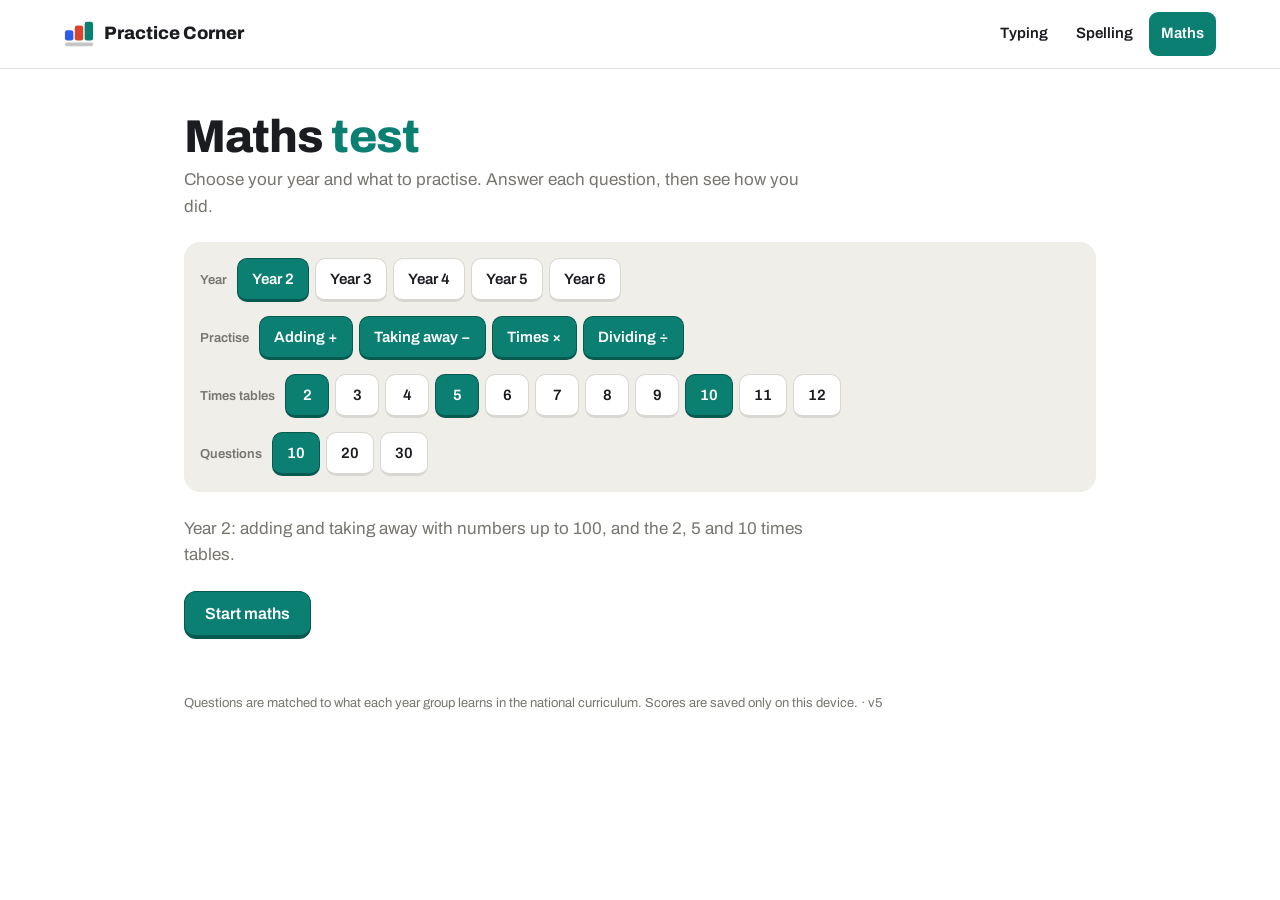
==== maths.html @ 226f53ea "Adding in Spelling, Maths, and a Start Screen Building out a learning area for kids." ====
<!DOCTYPE html>
<html lang="en-GB">
<head>
<meta charset="utf-8">
<meta name="viewport" content="width=device-width, initial-scale=1">
<meta http-equiv="Content-Security-Policy" content="default-src 'self'; script-src 'self' 'unsafe-inline'; style-src 'self' 'unsafe-inline'; font-src 'self'; img-src 'self' data:; connect-src 'none'; form-action 'none'">
<meta name="referrer" content="strict-origin-when-cross-origin">
<title>Maths Test · Practice Corner</title>
<meta name="description" content="Maths practice for UK Years 2 to 6: addition, subtraction, times tables and division, matched to each year group.">
<meta name="theme-color" content="#0b7f72">
<link rel="icon" href="favicon.svg" type="image/svg+xml">
<link rel="stylesheet" href="assets/common.css">
<style>
.bar{display:flex;flex-wrap:wrap;align-items:center;justify-content:space-between;gap:8px 16px;margin-bottom:10px;font-weight:600}
.bar .score{color:var(--acc)}
.stage{background:var(--cap);border-radius:20px;padding:clamp(18px,4vw,36px);margin-top:14px;display:grid;grid-template-columns:minmax(0,1fr) minmax(0,300px);gap:clamp(18px,4vw,40px);align-items:center}
.q{font:800 clamp(40px,8vw,76px)/1.1 Archivo,sans-serif;letter-spacing:-.01em;white-space:nowrap;overflow-wrap:normal}
.q .op{color:var(--acc);padding:0 .12em}
.ansrow{display:flex;align-items:center;gap:12px;margin-top:18px}
#ans{font:800 clamp(34px,6vw,56px) Archivo,sans-serif;width:100%;max-width:340px;min-height:76px;padding:4px 16px;border-radius:14px;border:3px solid var(--cap2);background:var(--bg);color:var(--ink);text-align:center}
#ans:focus{border-color:var(--acc);outline:none}
.fb{min-height:40px;margin-top:12px;font:800 24px/1.3 Archivo,sans-serif}
.fb.ok{color:var(--good)}.fb.no{color:var(--bad)}
.stage.right #ans{border-color:var(--good);background:color-mix(in srgb,var(--good) 14%,var(--bg))}
.stage.wrong #ans{border-color:var(--bad);background:color-mix(in srgb,var(--bad) 12%,var(--bg))}
.pad{display:grid;grid-template-columns:repeat(3,minmax(0,1fr));gap:8px}
.pad button{font:800 26px Archivo,sans-serif;min-height:60px;border-radius:12px;border:1px solid var(--cap2);border-bottom-width:4px;background:var(--bg);color:var(--ink);cursor:pointer;touch-action:manipulation}
.pad button:active{transform:translateY(2px);border-bottom-width:2px}
.pad .go{background:var(--acc);color:#fff;border-color:color-mix(in srgb,var(--acc) 70%,#000);font-size:19px}
.pad .del{font-size:19px}
.rows{display:grid;gap:10px}
.r{display:grid;grid-template-columns:130px minmax(0,1fr) 70px;align-items:center;gap:12px;font-weight:600}
.r .track{height:14px;border-radius:7px;background:var(--cap);overflow:hidden}
.r .track i{display:block;height:100%;background:var(--acc)}
.r span:last-child{text-align:right;font-family:'JetBrains Mono',monospace;white-space:nowrap}
@media(max-width:700px){.stage{grid-template-columns:minmax(0,1fr)}.q,.ansrow{text-align:center;justify-content:center}.r{grid-template-columns:100px minmax(0,1fr) 60px}}
</style>
</head>
<body data-sec="maths">
<header class="site-head">
  <a class="brand" href="index.html"><svg viewBox="0 0 32 32" aria-hidden="true"><rect x="1" y="12" width="9" height="11" rx="2.5" fill="#2f5bea"/><rect x="11.5" y="7" width="9" height="16" rx="2.5" fill="#d9452c"/><rect x="22" y="3" width="9" height="20" rx="2.5" fill="#0b7f72"/><rect x="1" y="25" width="30" height="4" rx="2" fill="currentColor" opacity=".25"/></svg>Practice Corner</a>
  <nav class="site-nav" aria-label="Activities"><a href="typing.html">Typing</a><a href="spelling.html">Spelling</a><a href="maths.html" aria-current="page">Maths</a></nav>
</header>
<main class="wrap">
  <h1>Maths <span>test</span></h1>
  <p class="lede">Choose your year and what to practise. Answer each question, then see how you did.</p>

  <section id="setup">
    <div class="panel">
      <div class="grp" role="group" aria-label="School year"><b>Year</b>
        <button class="chip" data-year="2">Year 2</button><button class="chip" data-year="3">Year 3</button><button class="chip" data-year="4">Year 4</button><button class="chip" data-year="5">Year 5</button><button class="chip" data-year="6">Year 6</button>
      </div>
      <div class="grp" role="group" aria-label="Question types"><b>Practise</b>
        <button class="chip" data-op="add">Adding +</button><button class="chip" data-op="sub">Taking away −</button><button class="chip" data-op="mul">Times ×</button><button class="chip" data-op="div">Dividing ÷</button>
      </div>
      <div class="grp" role="group" aria-label="Times tables"><b>Times tables</b><span id="tables" class="grp"></span></div>
      <div class="grp" role="group" aria-label="Number of questions"><b>Questions</b>
        <button class="chip" data-count="10">10</button><button class="chip" data-count="20">20</button><button class="chip" data-count="30">30</button>
      </div>
    </div>
    <p class="lede" id="yearNote"></p>
    <button class="btn pri" id="start">Start maths</button>
  </section>

  <section id="play" class="hidden">
    <div class="bar"><span id="count">Question 1 of 10</span><span id="clock">0s</span><span class="score" id="score">0 correct</span></div>
    <div class="progress"><i id="prog"></i></div>
    <div class="stage" id="stage">
      <div>
        <div class="q" id="q" aria-live="polite"></div>
        <form class="ansrow" id="form" autocomplete="off">
          <input id="ans" inputmode="numeric" aria-label="Your answer" maxlength="9">
        </form>
        <div class="fb" id="fb" aria-live="assertive"></div>
      </div>
      <div class="pad" id="pad">
        <button data-k="7">7</button><button data-k="8">8</button><button data-k="9">9</button>
        <button data-k="4">4</button><button data-k="5">5</button><button data-k="6">6</button>
        <button data-k="1">1</button><button data-k="2">2</button><button data-k="3">3</button>
        <button data-k="del" class="del" aria-label="Delete">Delete</button><button data-k="0">0</button><button data-k="go" class="go">Enter</button>
      </div>
    </div>
  </section>

  <section id="results" class="hidden" aria-live="polite">
    <p class="cheer" id="cheer"></p>
    <div class="kpis" id="kpis"></div>
    <h2>How you did on each type</h2>
    <div class="rows" id="byop"></div>
    <div id="mistakesWrap"><h2>Questions to look at again</h2><div class="scroll"><table id="mistakes"></table></div></div>
    <h2>Recent tests</h2>
    <div class="scroll"><table id="hist"></table></div>
    <div class="actions">
      <button class="btn pri" id="again">Play again</button>
      <button class="btn" id="change">Change settings</button>
    </div>
  </section>
</main>
<footer class="site-foot">Questions are matched to what each year group learns in the national curriculum. Scores are saved only on this device. · v5</footer>

<script src="assets/common.js"></script>
<script>
{
const {store,esc,rnd,pick,stars,chips,press,fmtTime}=App;
const $=id=>document.getElementById(id);
const OPS={add:{sym:"+",name:"Adding"},sub:{sym:"−",name:"Taking away"},mul:{sym:"×",name:"Times"},div:{sym:"÷",name:"Dividing"}};
const DEFAULT_TABLES={"2":[2,5,10],"3":[2,3,4,5,8,10],"4":[2,3,4,5,6,7,8,9,10,11,12],"5":[2,3,4,5,6,7,8,9,10,11,12],"6":[2,3,4,5,6,7,8,9,10,11,12]};
const NOTES={
"2":"Year 2: adding and taking away with numbers up to 100, and the 2, 5 and 10 times tables.",
"3":"Year 3: adding and taking away with 3-digit numbers, and the 3, 4 and 8 times tables too.",
"4":"Year 4: 4-digit adding and taking away, all times tables up to 12 × 12, and 2-digit × 1-digit.",
"5":"Year 5: bigger numbers, multiplying by 10, 100 and 1,000, and dividing 3-digit numbers.",
"6":"Year 6: large numbers, 2-digit × 2-digit, and dividing by 2-digit numbers. Have some paper ready."};
const cfg=Object.assign({year:"2",ops:["add","sub","mul","div"],count:10,tables:null},store.get("mt-cfg",{}));
if(!cfg.tables||!cfg.tables.length)cfg.tables=DEFAULT_TABLES[cfg.year].slice();
let qs=[],qi=0,answers=[],busy=false,t0=0,clock=null,qStart=0;

$("tables").innerHTML=[2,3,4,5,6,7,8,9,10,11,12].map(t=>`<button class="chip" data-t="${t}">${t}</button>`).join("");
function applyCfg(){
  press("[data-year]",b=>b.dataset.year===cfg.year);press("[data-op]",b=>cfg.ops.includes(b.dataset.op));
  press("[data-t]",b=>cfg.tables.includes(+b.dataset.t));press("[data-count]",b=>+b.dataset.count===cfg.count);
  $("yearNote").textContent=NOTES[cfg.year];$("start").disabled=!cfg.ops.length||!cfg.tables.length;
  store.set("mt-cfg",cfg);
}
chips("[data-year]",b=>{cfg.year=b.dataset.year;cfg.tables=DEFAULT_TABLES[cfg.year].slice();applyCfg()});
chips("[data-op]",b=>{const o=b.dataset.op;cfg.ops=cfg.ops.includes(o)?cfg.ops.filter(x=>x!==o):[...cfg.ops,o];applyCfg()});
chips("[data-t]",b=>{const t=+b.dataset.t;cfg.tables=cfg.tables.includes(t)?cfg.tables.filter(x=>x!==t):[...cfg.tables,t].sort((a,b)=>a-b);applyCfg()});
chips("[data-count]",b=>{cfg.count=+b.dataset.count;applyCfg()});

// Question generators, by year group. Every answer is a whole number of zero or more.
function addPair(y){
  if(y==="2"){const k=rnd(0,2);if(k===0){const a=rnd(10,89);return[a,rnd(1,Math.min(9,99-a))]}if(k===1){const a=rnd(1,8)*10+rnd(0,9);return[a,rnd(1,9-Math.floor(a/10))*10]}const a=rnd(11,60);return[a,rnd(11,99-a)]}
  if(y==="3"){const a=rnd(100,899),b=pick([rnd(1,9),rnd(1,9)*10,rnd(1,8)*100,rnd(11,99),rnd(101,399)]);return a+b<1000?[a,b]:[a,rnd(1,9)]}
  if(y==="4"){const a=rnd(1000,6999);return[a,pick([rnd(100,999),rnd(1000,2999)])]}
  if(y==="5"){const a=rnd(10000,69999);return[a,pick([rnd(1000,9999),rnd(10000,29999)])]}
  const a=rnd(100000,699999);return[a,pick([rnd(10000,99999),rnd(100000,299999)])];
}
function fact(){const t=pick(cfg.tables),b=rnd(1,12);return Math.random()<.5?[t,b]:[b,t]}
function mulPair(y){
  const r=Math.random();
  if(y==="2"||y==="3")return fact();
  if(y==="4")return r<.7?fact():[rnd(11,49),rnd(2,9)];
  if(y==="5")return r<.4?fact():r<.7?[rnd(12,99),rnd(2,9)]:r<.85?[rnd(101,499),rnd(2,9)]:[rnd(2,99),pick([10,100,1000])];
  return r<.3?fact():r<.7?[rnd(11,39),rnd(11,29)]:r<.85?[rnd(101,999),rnd(2,9)]:[rnd(11,999),pick([10,100,1000])];
}
function divPair(y){
  const r=Math.random(),f=()=>{const t=pick(cfg.tables),b=rnd(1,12);return[t*b,t]};
  if(y==="2"||y==="3")return f();
  if(y==="4"){if(r<.75)return f();const d=rnd(2,9);return[rnd(11,30)*d,d]}
  if(y==="5"){if(r<.4)return f();const d=rnd(2,9);return[rnd(12,Math.floor(999/d))*d,d]}
  if(r<.3)return f();if(r<.7){const d=rnd(2,9);return[rnd(12,Math.floor(999/d))*d,d]}
  const d=rnd(11,25);return[rnd(12,99)*d,d];
}
function make(op){
  const y=cfg.year;let a,b,ans;
  if(op==="add"){[a,b]=addPair(y);ans=a+b}
  else if(op==="sub"){const[x,z]=addPair(y);a=x+z;b=z;ans=x}
  else if(op==="mul"){[a,b]=mulPair(y);ans=a*b}
  else{[a,b]=divPair(y);ans=a/b}
  return{op,a,b,ans};
}
const fmt=n=>n.toLocaleString("en-GB");
const qText=q=>`${fmt(q.a)} ${OPS[q.op].sym} ${fmt(q.b)}`;

function start(){
  qs=[];const seen=new Set();
  for(let i=0;i<cfg.count;i++){let q,tries=0;do{q=make(cfg.ops[i%cfg.ops.length])}while(seen.has(qText(q))&&++tries<20);seen.add(qText(q));qs.push(q)}
  qs=App.shuffle(qs);qi=0;answers=[];
  $("setup").classList.add("hidden");$("results").classList.add("hidden");$("play").classList.remove("hidden");
  $("ans").setAttribute("inputmode",matchMedia("(pointer:coarse)").matches?"none":"numeric");
  t0=performance.now();clearInterval(clock);clock=setInterval(()=>{$("clock").textContent=fmtTime((performance.now()-t0)/1000)},500);
  ask();
}
function ask(){
  const q=qs[qi];busy=false;
  $("q").innerHTML=`${fmt(q.a)}<span class="op">${OPS[q.op].sym}</span>${fmt(q.b)} =`;
  $("q").setAttribute("aria-label",`What is ${qText(q).replace("−","minus").replace("×","times").replace("÷","divided by")}?`);
  $("count").textContent=`Question ${qi+1} of ${qs.length}`;
  $("score").textContent=`${answers.filter(a=>a.ok).length} correct`;
  $("prog").style.width=(qi/qs.length*100)+"%";
  $("ans").value="";$("fb").textContent="";$("fb").className="fb";$("stage").className="stage";
  $("ans").focus({preventScroll:true});qStart=performance.now();
}
function submit(){
  if(busy)return;const raw=$("ans").value.replace(/[,\s]/g,"");
  if(raw===""||!/^\d+$/.test(raw)){$("fb").textContent="Type a number first";$("fb").className="fb";return}
  busy=true;const q=qs[qi],given=+raw,ok=given===q.ans;
  answers.push({...q,given,ok,secs:(performance.now()-qStart)/1000});
  $("stage").className="stage "+(ok?"right":"wrong");
  $("fb").className="fb "+(ok?"ok":"no");
  $("fb").textContent=ok?pick(["Correct!","Brilliant!","Spot on!","Well done!"]):`Not quite. ${qText(q)} = ${fmt(q.ans)}`;
  setTimeout(()=>{qi++;qi<qs.length?ask():finish()},ok?700:2200);
}
$("form").addEventListener("submit",e=>{e.preventDefault();submit()});
$("ans").addEventListener("input",e=>{e.target.value=e.target.value.replace(/[^\d,]/g,"")});
$("pad").addEventListener("click",e=>{
  const b=e.target.closest("button");if(!b||busy)return;const k=b.dataset.k,inp=$("ans");
  if(k==="go")submit();else if(k==="del")inp.value=inp.value.slice(0,-1);else if(inp.value.length<9)inp.value+=k;
});
$("start").addEventListener("click",start);
$("again").addEventListener("click",start);
$("change").addEventListener("click",()=>{$("results").classList.add("hidden");$("setup").classList.remove("hidden")});

function finish(){
  clearInterval(clock);const time=(performance.now()-t0)/1000;
  $("play").classList.add("hidden");$("results").classList.remove("hidden");
  const n=answers.length,c=answers.filter(a=>a.ok).length,pct=Math.round(c/n*100);
  const hist=store.get("mt-hist",[]);
  const prevBest=Math.max(0,...hist.filter(h=>h.year===cfg.year).map(h=>h.pct));
  const st=pct>=90?3:pct>=70?2:pct>=40?1:0;
  const msg=pct===100?"Perfect score! Every answer right.":pct>prevBest&&hist.some(h=>h.year===cfg.year)?"New best score, brilliant!":pct>=70?"Great maths, well done!":pct>=40?"Good effort! Look at the questions below and try again.":"Keep practising, you'll get there!";
  $("cheer").innerHTML=stars(st)+" "+esc(msg);
  hist.unshift({date:Date.now(),year:cfg.year,n,c,pct,time:Math.round(time),ops:cfg.ops.slice()});store.set("mt-hist",hist.slice(0,20));
  $("kpis").innerHTML=[["Score",`${c} / ${n}`,1],["Correct",pct+"%"],["Total time",fmtTime(time)],["Average per question",(time/n).toFixed(1)+"s"],["Best for this year",Math.max(prevBest,pct)+"%"]].map(([l,v,h])=>`<div class="k${h?" hero":""}"><small>${l}</small><b>${esc(v)}</b></div>`).join("");
  $("byop").innerHTML=Object.keys(OPS).filter(o=>answers.some(a=>a.op===o)).map(o=>{
    const all=answers.filter(a=>a.op===o),ok=all.filter(a=>a.ok).length;
    return `<div class="r"><span>${OPS[o].name}</span><div class="track"><i style="width:${ok/all.length*100}%"></i></div><span>${ok} / ${all.length}</span></div>`;
  }).join("");
  const wrong=answers.filter(a=>!a.ok);
  $("mistakesWrap").classList.toggle("hidden",!wrong.length);
  $("mistakes").innerHTML=`<tr><th>Question</th><th class="num">You said</th><th class="num">Answer</th></tr>`+wrong.map(a=>`<tr><td><b>${esc(qText(a))}</b></td><td class="num no">${esc(fmt(a.given))}</td><td class="num ok">${esc(fmt(a.ans))}</td></tr>`).join("");
  const h=store.get("mt-hist",[]);
  $("hist").innerHTML=`<tr><th>When</th><th>Year</th><th>Practised</th><th class="num">Score</th><th class="num">Time</th></tr>`+h.slice(0,10).map(x=>`<tr><td>${new Date(x.date).toLocaleString("en-GB",{day:"numeric",month:"short",hour:"2-digit",minute:"2-digit"})}</td><td>Year ${esc(x.year)}</td><td>${(x.ops||[]).map(o=>OPS[o]?OPS[o].sym:"").join(" ")}</td><td class="num">${x.c} / ${x.n}</td><td class="num">${fmtTime(x.time)}</td></tr>`).join("");
  $("again").focus({preventScroll:true});
}
applyCfg();
}
</script>
</body>
</html>
---- assets/common.css ----
/* VOICE: bright, encouraging, uncluttered; a classroom tool that feels like a game.
   IDEA: physical learning kit: keycaps, letter tiles and number blocks with chunky bases.
   PICTURE: each activity carries its own object; the splash shows all three side by side.
   COLOUR and TYPE: white / charcoal ground; cobalt typing, coral spelling, teal maths. Archivo + JetBrains Mono.
   LAYOUT: one column up to 1040px; cards stack below 760px. */
@font-face{font-family:'Archivo';font-weight:400;font-display:swap;src:url(../fonts/archivo-latin-400-normal.woff2) format('woff2')}
@font-face{font-family:'Archivo';font-weight:600;font-display:swap;src:url(../fonts/archivo-latin-600-normal.woff2) format('woff2')}
@font-face{font-family:'Archivo';font-weight:800;font-display:swap;src:url(../fonts/archivo-latin-800-normal.woff2) format('woff2')}
@font-face{font-family:'JetBrains Mono';font-weight:400;font-display:swap;src:url(../fonts/jetbrains-mono-latin-400-normal.woff2) format('woff2')}
@font-face{font-family:'JetBrains Mono';font-weight:600;font-display:swap;src:url(../fonts/jetbrains-mono-latin-600-normal.woff2) format('woff2')}
:root{color-scheme:light dark;
--bg:light-dark(#ffffff,#15161a);--ink:light-dark(#1b1c20,#ecebe8);--dim:light-dark(#77756f,#8d8f97);--faint:light-dark(#a4a29d,#5d5f67);
--cap:light-dark(#efeee9,#23252b);--cap2:light-dark(#d9d7d1,#363942);--line:light-dark(#e2e0db,#2c2e35);
--typing:light-dark(#2f5bea,#6f8fff);--spelling:light-dark(#d9452c,#ff7a5f);--maths:light-dark(#0b7f72,#35c2ad);
--acc:var(--typing);--good:light-dark(#1f8a4c,#4fd08a);--bad:light-dark(#d9372b,#ff6b5c);--star:#f5a400}
:root[data-theme=light]{color-scheme:light}:root[data-theme=dark]{color-scheme:dark}
body[data-sec=spelling]{--acc:var(--spelling)}body[data-sec=maths]{--acc:var(--maths)}
*{box-sizing:border-box;min-width:0}
body{margin:0;background:var(--bg);color:var(--ink);font:16px/1.55 Archivo,system-ui,sans-serif;overflow-x:clip}
a{color:inherit}
.site-head{display:flex;flex-wrap:wrap;align-items:center;justify-content:space-between;gap:8px 16px;padding:12px max(5vw,16px);border-bottom:1px solid var(--line)}
.brand{display:flex;align-items:center;gap:10px;font-weight:800;font-size:18px;text-decoration:none;min-height:44px}
.brand svg{width:30px;height:30px}
.site-nav{display:flex;flex-wrap:wrap;gap:4px}
.site-nav a{font-weight:600;font-size:15px;text-decoration:none;padding:10px 12px;border-radius:9px;min-height:44px;display:inline-flex;align-items:center}
.site-nav a:hover{background:var(--cap)}
.site-nav a[aria-current=page]{background:var(--acc);color:#fff}
.wrap{max-width:1040px;margin:0 auto;padding:clamp(20px,4vw,44px) max(5vw,16px)}
h1{font-size:clamp(32px,5vw,46px);line-height:1.05;margin:0 0 6px;font-weight:800;letter-spacing:-.02em;text-wrap:balance}
h1 span{color:var(--acc)}
h2{font-size:20px;margin:28px 0 10px}
.lede{color:var(--dim);margin:0 0 22px;font-size:17px;max-width:62ch}
.panel{display:flex;flex-wrap:wrap;gap:14px 26px;align-items:center;background:var(--cap);border-radius:16px;padding:16px;margin-bottom:24px}
.grp{display:flex;flex-wrap:wrap;align-items:center;gap:6px}
.grp>b{font-size:13px;font-weight:600;color:var(--dim);margin-right:4px}
.chip{font:600 15px Archivo,sans-serif;min-height:44px;min-width:44px;padding:0 14px;border-radius:10px;border:1px solid var(--cap2);border-bottom-width:3px;background:var(--bg);color:var(--ink);cursor:pointer}
.chip[aria-pressed=true]{background:var(--acc);border-color:color-mix(in srgb,var(--acc) 70%,#000);color:#fff}
.btn{font:600 16px Archivo,sans-serif;min-height:48px;padding:0 20px;border-radius:12px;border:1px solid var(--cap2);border-bottom-width:4px;background:var(--cap);color:var(--ink);cursor:pointer;display:inline-flex;align-items:center;gap:8px;text-decoration:none}
.btn.pri{background:var(--acc);color:#fff;border-color:color-mix(in srgb,var(--acc) 70%,#000)}
.btn:disabled{opacity:.45;cursor:not-allowed}
.btn:active:not(:disabled),.chip:active{transform:translateY(2px);border-bottom-width:2px}
.btn svg{width:20px;height:20px}
.chip:focus-visible,.btn:focus-visible,a:focus-visible,input:focus-visible,.tile:focus-visible{outline:3px solid var(--acc);outline-offset:2px}
.actions{display:flex;flex-wrap:wrap;gap:10px;margin-top:22px}
.cheer{font:800 clamp(24px,4vw,34px)/1.15 Archivo,sans-serif;margin:0 0 18px;text-wrap:balance}
.cheer span{color:var(--star);letter-spacing:.08em}
.kpis{display:grid;grid-template-columns:repeat(auto-fit,minmax(140px,1fr));gap:10px;margin:18px 0}
.k{background:var(--cap);border-radius:12px;padding:12px 14px}
.k small{font-size:13px;color:var(--dim);font-weight:600}
.k b{display:block;font:600 26px 'JetBrains Mono',monospace;white-space:nowrap}
.k.hero{grid-column:span 2}
.k.hero b{font:800 clamp(44px,8vw,64px)/1 Archivo,sans-serif;color:var(--acc)}
table{width:100%;border-collapse:collapse;font-size:15px}
th,td{text-align:left;padding:9px 10px;border-bottom:1px solid var(--line)}
th{font-size:13px;color:var(--dim);font-weight:600}
td.num,th.num{text-align:right;white-space:nowrap}
.ok{color:var(--good);font-weight:700}.no{color:var(--bad);font-weight:700}
.scroll{overflow-x:auto}
.progress{height:10px;border-radius:5px;background:var(--cap);overflow:hidden}
.progress>i{display:block;height:100%;background:var(--acc);width:0;transition:width .25s}
.hidden{display:none!important}
.site-foot{max-width:1040px;margin:0 auto;padding:10px max(5vw,16px) 36px;color:var(--dim);font-size:13px}
@media(prefers-reduced-motion:reduce){*{transition:none!important;animation:none!important}}
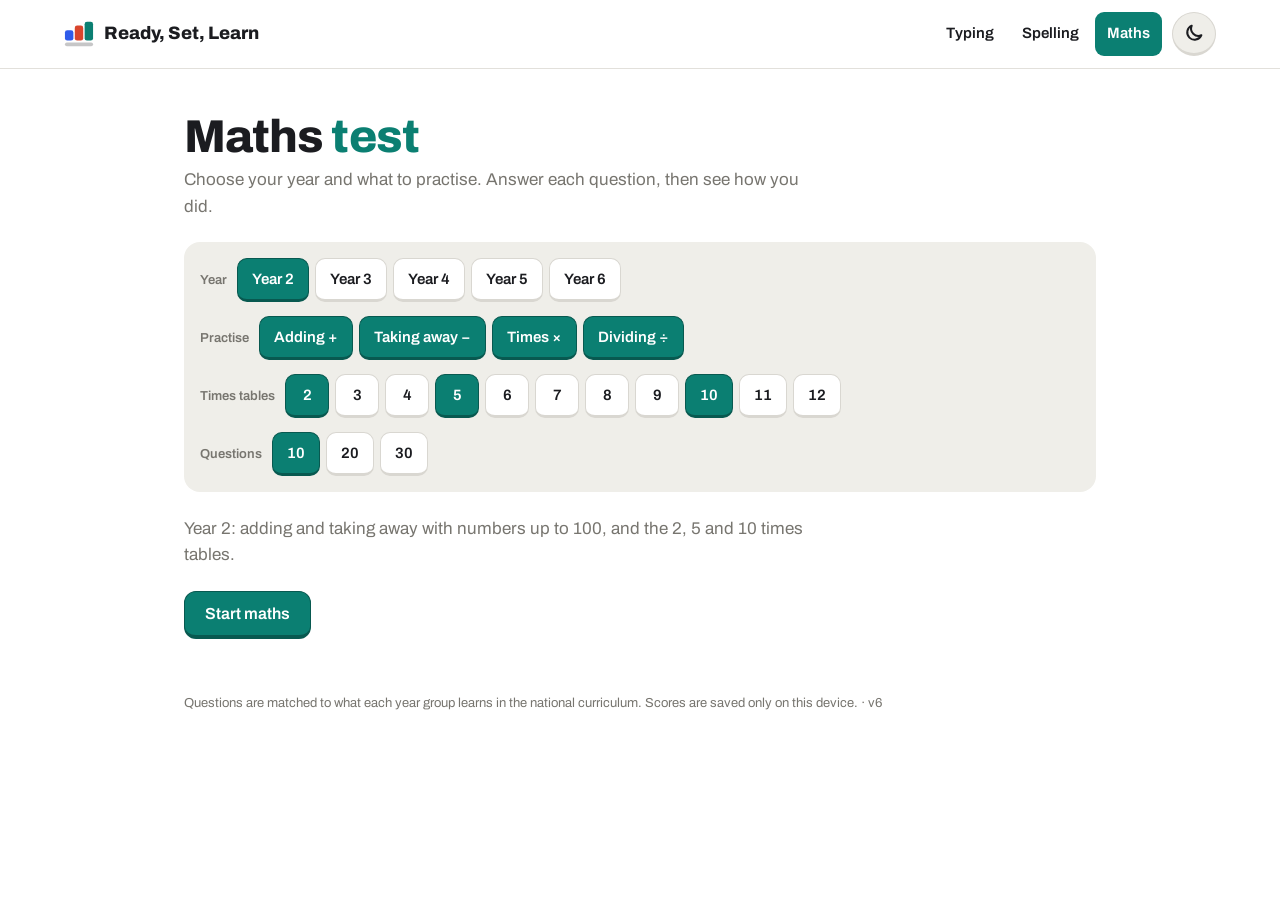
==== commit 30238a78: "Name change" ====
--- a/maths.html
+++ b/maths.html
@@ -5,10 +5,11 @@
 <meta name="viewport" content="width=device-width, initial-scale=1">
 <meta http-equiv="Content-Security-Policy" content="default-src 'self'; script-src 'self' 'unsafe-inline'; style-src 'self' 'unsafe-inline'; font-src 'self'; img-src 'self' data:; connect-src 'none'; form-action 'none'">
 <meta name="referrer" content="strict-origin-when-cross-origin">
-<title>Maths Test · Practice Corner</title>
+<title>Maths Test · Ready, Set, Learn</title>
 <meta name="description" content="Maths practice for UK Years 2 to 6: addition, subtraction, times tables and division, matched to each year group.">
 <meta name="theme-color" content="#0b7f72">
 <link rel="icon" href="favicon.svg" type="image/svg+xml">
+<script>try{var t=JSON.parse(localStorage.getItem("rsl-theme"));if(t==="light"||t==="dark")document.documentElement.dataset.theme=t}catch(e){}</script>
 <link rel="stylesheet" href="assets/common.css">
 <style>
 .bar{display:flex;flex-wrap:wrap;align-items:center;justify-content:space-between;gap:8px 16px;margin-bottom:10px;font-weight:600}
@@ -38,7 +39,7 @@
 </head>
 <body data-sec="maths">
 <header class="site-head">
-  <a class="brand" href="index.html"><svg viewBox="0 0 32 32" aria-hidden="true"><rect x="1" y="12" width="9" height="11" rx="2.5" fill="#2f5bea"/><rect x="11.5" y="7" width="9" height="16" rx="2.5" fill="#d9452c"/><rect x="22" y="3" width="9" height="20" rx="2.5" fill="#0b7f72"/><rect x="1" y="25" width="30" height="4" rx="2" fill="currentColor" opacity=".25"/></svg>Practice Corner</a>
+  <a class="brand" href="index.html"><svg viewBox="0 0 32 32" aria-hidden="true"><rect x="1" y="12" width="9" height="11" rx="2.5" fill="#2f5bea"/><rect x="11.5" y="7" width="9" height="16" rx="2.5" fill="#d9452c"/><rect x="22" y="3" width="9" height="20" rx="2.5" fill="#0b7f72"/><rect x="1" y="25" width="30" height="4" rx="2" fill="currentColor" opacity=".25"/></svg>Ready, Set, Learn</a>
   <nav class="site-nav" aria-label="Activities"><a href="typing.html">Typing</a><a href="spelling.html">Spelling</a><a href="maths.html" aria-current="page">Maths</a></nav>
 </header>
 <main class="wrap">
@@ -96,7 +97,7 @@
     </div>
   </section>
 </main>
-<footer class="site-foot">Questions are matched to what each year group learns in the national curriculum. Scores are saved only on this device. · v5</footer>
+<footer class="site-foot">Questions are matched to what each year group learns in the national curriculum. Scores are saved only on this device. · v6</footer>
 
 <script src="assets/common.js"></script>
 <script>
--- a/assets/common.css
+++ b/assets/common.css
@@ -21,9 +21,12 @@
 .site-head{display:flex;flex-wrap:wrap;align-items:center;justify-content:space-between;gap:8px 16px;padding:12px max(5vw,16px);border-bottom:1px solid var(--line)}
 .brand{display:flex;align-items:center;gap:10px;font-weight:800;font-size:18px;text-decoration:none;min-height:44px}
 .brand svg{width:30px;height:30px}
-.site-nav{display:flex;flex-wrap:wrap;gap:4px}
+.site-nav{display:flex;flex-wrap:wrap;align-items:center;gap:4px}
 .site-nav a{font-weight:600;font-size:15px;text-decoration:none;padding:10px 12px;border-radius:9px;min-height:44px;display:inline-flex;align-items:center}
 .site-nav a:hover{background:var(--cap)}
+.theme-btn{width:44px;height:44px;border-radius:50%;border:1px solid var(--cap2);border-bottom-width:3px;background:var(--cap);color:var(--ink);cursor:pointer;display:inline-flex;align-items:center;justify-content:center;margin-left:6px;padding:0}
+.theme-btn svg{width:22px;height:22px}
+.theme-btn:focus-visible{outline:3px solid var(--acc);outline-offset:2px}
 .site-nav a[aria-current=page]{background:var(--acc);color:#fff}
 .wrap{max-width:1040px;margin:0 auto;padding:clamp(20px,4vw,44px) max(5vw,16px)}
 h1{font-size:clamp(32px,5vw,46px);line-height:1.05;margin:0 0 6px;font-weight:800;letter-spacing:-.02em;text-wrap:balance}
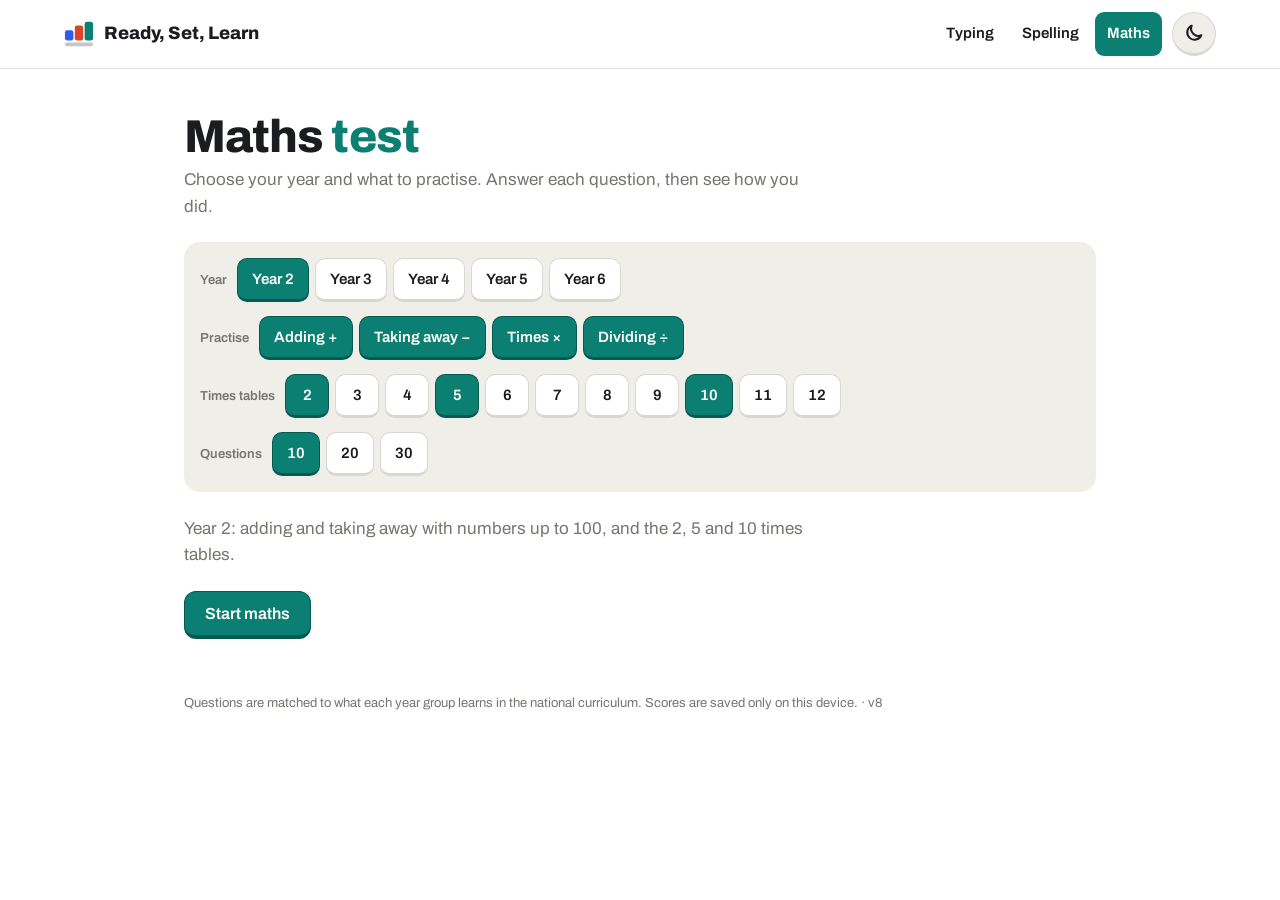
==== commit fa176919: "Feedback Addition Feature request, as well as centralising the privacy notice." ====
--- a/maths.html
+++ b/maths.html
@@ -97,7 +97,7 @@
     </div>
   </section>
 </main>
-<footer class="site-foot">Questions are matched to what each year group learns in the national curriculum. Scores are saved only on this device. · v6</footer>
+<footer class="site-foot">Questions are matched to what each year group learns in the national curriculum. Scores are saved only on this device. · v8</footer>
 
 <script src="assets/common.js"></script>
 <script>
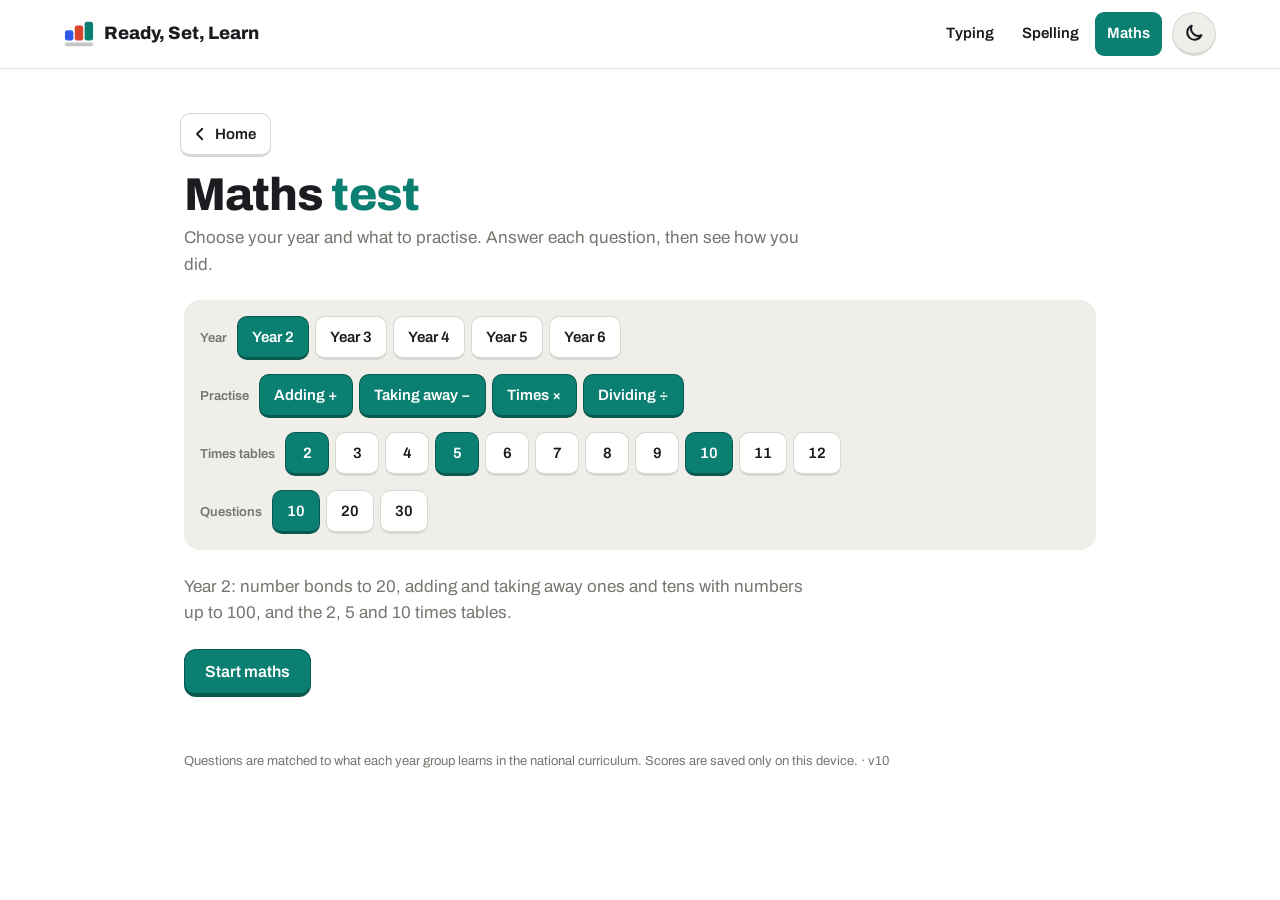
==== commit afc3ac11: "Latest update with simpler Maths" ====
--- a/maths.html
+++ b/maths.html
@@ -15,8 +15,10 @@
 .bar{display:flex;flex-wrap:wrap;align-items:center;justify-content:space-between;gap:8px 16px;margin-bottom:10px;font-weight:600}
 .bar .score{color:var(--acc)}
 .stage{background:var(--cap);border-radius:20px;padding:clamp(18px,4vw,36px);margin-top:14px;display:grid;grid-template-columns:minmax(0,1fr) minmax(0,300px);gap:clamp(18px,4vw,40px);align-items:center}
-.q{font:800 clamp(40px,8vw,76px)/1.1 Archivo,sans-serif;letter-spacing:-.01em;white-space:nowrap;overflow-wrap:normal}
-.q .op{color:var(--acc);padding:0 .12em}
+.q{font:800 clamp(34px,6vw,64px)/1.15 Archivo,sans-serif;letter-spacing:-.01em}
+.q .op{color:var(--acc);padding:0 .15em}
+.q .n{white-space:nowrap}
+.eq{display:flex;flex-wrap:wrap;align-items:baseline;row-gap:4px}
 .ansrow{display:flex;align-items:center;gap:12px;margin-top:18px}
 #ans{font:800 clamp(34px,6vw,56px) Archivo,sans-serif;width:100%;max-width:340px;min-height:76px;padding:4px 16px;border-radius:14px;border:3px solid var(--cap2);background:var(--bg);color:var(--ink);text-align:center}
 #ans:focus{border-color:var(--acc);outline:none}
@@ -34,7 +36,7 @@
 .r .track{height:14px;border-radius:7px;background:var(--cap);overflow:hidden}
 .r .track i{display:block;height:100%;background:var(--acc)}
 .r span:last-child{text-align:right;font-family:'JetBrains Mono',monospace;white-space:nowrap}
-@media(max-width:700px){.stage{grid-template-columns:minmax(0,1fr)}.q,.ansrow{text-align:center;justify-content:center}.r{grid-template-columns:100px minmax(0,1fr) 60px}}
+@media(max-width:700px){.stage{grid-template-columns:minmax(0,1fr)}.q,.ansrow{text-align:center;justify-content:center}.eq{justify-content:center}.r{grid-template-columns:100px minmax(0,1fr) 60px}}
 </style>
 </head>
 <body data-sec="maths">
@@ -43,6 +45,7 @@
   <nav class="site-nav" aria-label="Activities"><a href="typing.html">Typing</a><a href="spelling.html">Spelling</a><a href="maths.html" aria-current="page">Maths</a></nav>
 </header>
 <main class="wrap">
+  <button class="back" id="back" type="button"><svg viewBox="0 0 24 24" fill="none" stroke="currentColor" stroke-width="2.4" stroke-linecap="round" stroke-linejoin="round" aria-hidden="true"><path d="M15 5l-7 7 7 7"/></svg><span id="backLabel">Home</span></button>
   <h1>Maths <span>test</span></h1>
   <p class="lede">Choose your year and what to practise. Answer each question, then see how you did.</p>
 
@@ -68,10 +71,8 @@
     <div class="progress"><i id="prog"></i></div>
     <div class="stage" id="stage">
       <div>
-        <div class="q" id="q" aria-live="polite"></div>
-        <form class="ansrow" id="form" autocomplete="off">
-          <input id="ans" inputmode="numeric" aria-label="Your answer" maxlength="9">
-        </form>
+        <form id="form" autocomplete="off"><div class="q" id="q" aria-live="polite"></div></form>
+        <input id="ans" inputmode="numeric" aria-label="Your answer" maxlength="9">
         <div class="fb" id="fb" aria-live="assertive"></div>
       </div>
       <div class="pad" id="pad">
@@ -97,7 +98,7 @@
     </div>
   </section>
 </main>
-<footer class="site-foot">Questions are matched to what each year group learns in the national curriculum. Scores are saved only on this device. · v8</footer>
+<footer class="site-foot">Questions are matched to what each year group learns in the national curriculum. Scores are saved only on this device. · v10</footer>
 
 <script src="assets/common.js"></script>
 <script>
@@ -107,14 +108,14 @@
 const OPS={add:{sym:"+",name:"Adding"},sub:{sym:"−",name:"Taking away"},mul:{sym:"×",name:"Times"},div:{sym:"÷",name:"Dividing"}};
 const DEFAULT_TABLES={"2":[2,5,10],"3":[2,3,4,5,8,10],"4":[2,3,4,5,6,7,8,9,10,11,12],"5":[2,3,4,5,6,7,8,9,10,11,12],"6":[2,3,4,5,6,7,8,9,10,11,12]};
 const NOTES={
-"2":"Year 2: adding and taking away with numbers up to 100, and the 2, 5 and 10 times tables.",
-"3":"Year 3: adding and taking away with 3-digit numbers, and the 3, 4 and 8 times tables too.",
-"4":"Year 4: 4-digit adding and taking away, all times tables up to 12 × 12, and 2-digit × 1-digit.",
-"5":"Year 5: bigger numbers, multiplying by 10, 100 and 1,000, and dividing 3-digit numbers.",
-"6":"Year 6: large numbers, 2-digit × 2-digit, and dividing by 2-digit numbers. Have some paper ready."};
+"2":"Year 2: number bonds to 20, adding and taking away ones and tens with numbers up to 100, and the 2, 5 and 10 times tables.",
+"3":"Year 3: adding two 2-digit numbers, adding ones, tens or hundreds to a 3-digit number, and the 3, 4 and 8 times tables too.",
+"4":"Year 4: bigger 2-digit sums, multiples of 10 and 100, adding 9 or 99, and all times tables up to 12 × 12.",
+"5":"Year 5: mental adding and taking away with hundreds and near-hundreds, and quick recall of every times table up to 12 × 12.",
+"6":"Year 6: rounding-friendly sums with thousands and hundreds, adjusting by 99 or 999, and mixed times tables and division facts up to 12 × 12."};
 const cfg=Object.assign({year:"2",ops:["add","sub","mul","div"],count:10,tables:null},store.get("mt-cfg",{}));
 if(!cfg.tables||!cfg.tables.length)cfg.tables=DEFAULT_TABLES[cfg.year].slice();
-let qs=[],qi=0,answers=[],busy=false,t0=0,clock=null,qStart=0;
+let qs=[],qi=0,answers=[],busy=false,t0=0,clock=null,qStart=0,nextT=null,stage="setup";
 
 $("tables").innerHTML=[2,3,4,5,6,7,8,9,10,11,12].map(t=>`<button class="chip" data-t="${t}">${t}</button>`).join("");
 function applyCfg(){
@@ -129,29 +130,42 @@
 chips("[data-count]",b=>{cfg.count=+b.dataset.count;applyCfg()});
 
 // Question generators, by year group. Every answer is a whole number of zero or more.
+// Mental arithmetic only: every question is meant to be worked out in your head.
+// Multiplying and dividing never go beyond the 12 times table.
 function addPair(y){
-  if(y==="2"){const k=rnd(0,2);if(k===0){const a=rnd(10,89);return[a,rnd(1,Math.min(9,99-a))]}if(k===1){const a=rnd(1,8)*10+rnd(0,9);return[a,rnd(1,9-Math.floor(a/10))*10]}const a=rnd(11,60);return[a,rnd(11,99-a)]}
-  if(y==="3"){const a=rnd(100,899),b=pick([rnd(1,9),rnd(1,9)*10,rnd(1,8)*100,rnd(11,99),rnd(101,399)]);return a+b<1000?[a,b]:[a,rnd(1,9)]}
-  if(y==="4"){const a=rnd(1000,6999);return[a,pick([rnd(100,999),rnd(1000,2999)])]}
-  if(y==="5"){const a=rnd(10000,69999);return[a,pick([rnd(1000,9999),rnd(10000,29999)])]}
-  const a=rnd(100000,699999);return[a,pick([rnd(10000,99999),rnd(100000,299999)])];
+  const k=rnd(0,3);
+  if(y==="2"){
+    if(k===0){const a=rnd(2,12);return[a,rnd(1,20-a)]}
+    if(k===1){const a=rnd(10,89),u=a%10;return[a,rnd(1,Math.max(1,9-u))]}
+    if(k===2){const a=rnd(10,79);return[a,rnd(1,Math.floor((99-a)/10))*10]}
+    const t=rnd(1,8);return[t*10,rnd(1,9-t)*10];
+  }
+  if(y==="3"){
+    if(k===0){const a=rnd(11,70);return[a,rnd(11,99-a)]}
+    if(k===1){const a=rnd(100,989);return[a,rnd(1,9)]}
+    if(k===2){const a=rnd(100,899);return[a,rnd(1,9)*10]}
+    const a=rnd(100,899);return[a,rnd(1,Math.floor((999-a)/100))*100];
+  }
+  if(y==="4"){
+    if(k===0)return[rnd(15,99),rnd(15,99)];
+    if(k===1)return[rnd(10,90)*10,rnd(10,90)*10];
+    if(k===2)return[rnd(100,800),pick([9,19,29,39,11,21,99])];
+    return[rnd(1,8)*1000,rnd(1,9)*100];
+  }
+  if(y==="5"){
+    if(k===0){const a=rnd(100,799);return[a,rnd(1,Math.floor((999-a)/100))*100]}
+    if(k===1)return[rnd(25,99),rnd(25,99)];
+    if(k===2)return[rnd(100,800),pick([99,199,98,101,49])];
+    return[rnd(11,89)*100,rnd(1,9)*100];
+  }
+  if(k===0)return[rnd(10,80)*100,rnd(10,40)*100];
+  if(k===1)return[rnd(20,120)*5,rnd(20,80)*5];
+  if(k===2)return[rnd(1000,8000),pick([999,99,1001,199,101])];
+  return[rnd(35,99),rnd(35,99)];
 }
 function fact(){const t=pick(cfg.tables),b=rnd(1,12);return Math.random()<.5?[t,b]:[b,t]}
-function mulPair(y){
-  const r=Math.random();
-  if(y==="2"||y==="3")return fact();
-  if(y==="4")return r<.7?fact():[rnd(11,49),rnd(2,9)];
-  if(y==="5")return r<.4?fact():r<.7?[rnd(12,99),rnd(2,9)]:r<.85?[rnd(101,499),rnd(2,9)]:[rnd(2,99),pick([10,100,1000])];
-  return r<.3?fact():r<.7?[rnd(11,39),rnd(11,29)]:r<.85?[rnd(101,999),rnd(2,9)]:[rnd(11,999),pick([10,100,1000])];
-}
-function divPair(y){
-  const r=Math.random(),f=()=>{const t=pick(cfg.tables),b=rnd(1,12);return[t*b,t]};
-  if(y==="2"||y==="3")return f();
-  if(y==="4"){if(r<.75)return f();const d=rnd(2,9);return[rnd(11,30)*d,d]}
-  if(y==="5"){if(r<.4)return f();const d=rnd(2,9);return[rnd(12,Math.floor(999/d))*d,d]}
-  if(r<.3)return f();if(r<.7){const d=rnd(2,9);return[rnd(12,Math.floor(999/d))*d,d]}
-  const d=rnd(11,25);return[rnd(12,99)*d,d];
-}
+function mulPair(){return fact()}
+function divPair(){const t=pick(cfg.tables),b=rnd(1,12);return[t*b,t]}
 function make(op){
   const y=cfg.year;let a,b,ans;
   if(op==="add"){[a,b]=addPair(y);ans=a+b}
@@ -170,11 +184,13 @@
   $("setup").classList.add("hidden");$("results").classList.add("hidden");$("play").classList.remove("hidden");
   $("ans").setAttribute("inputmode",matchMedia("(pointer:coarse)").matches?"none":"numeric");
   t0=performance.now();clearInterval(clock);clock=setInterval(()=>{$("clock").textContent=fmtTime((performance.now()-t0)/1000)},500);
-  ask();
+  stage="play";updateBack();ask();
 }
 function ask(){
   const q=qs[qi];busy=false;
-  $("q").innerHTML=`${fmt(q.a)}<span class="op">${OPS[q.op].sym}</span>${fmt(q.b)} =`;
+  const ansEl=$("ans");
+  $("q").innerHTML=`<div class="eq"><span class="n">${fmt(q.a)}</span><span class="op">${OPS[q.op].sym}</span><span class="n">${fmt(q.b)}</span><span class="op">=</span></div><div class="ansrow" id="ansSlot"></div>`;
+  $("ansSlot").appendChild(ansEl);
   $("q").setAttribute("aria-label",`What is ${qText(q).replace("−","minus").replace("×","times").replace("÷","divided by")}?`);
   $("count").textContent=`Question ${qi+1} of ${qs.length}`;
   $("score").textContent=`${answers.filter(a=>a.ok).length} correct`;
@@ -190,7 +206,7 @@
   $("stage").className="stage "+(ok?"right":"wrong");
   $("fb").className="fb "+(ok?"ok":"no");
   $("fb").textContent=ok?pick(["Correct!","Brilliant!","Spot on!","Well done!"]):`Not quite. ${qText(q)} = ${fmt(q.ans)}`;
-  setTimeout(()=>{qi++;qi<qs.length?ask():finish()},ok?700:2200);
+  nextT=setTimeout(()=>{qi++;qi<qs.length?ask():finish()},ok?700:2200);
 }
 $("form").addEventListener("submit",e=>{e.preventDefault();submit()});
 $("ans").addEventListener("input",e=>{e.target.value=e.target.value.replace(/[^\d,]/g,"")});
@@ -200,10 +216,16 @@
 });
 $("start").addEventListener("click",start);
 $("again").addEventListener("click",start);
-$("change").addEventListener("click",()=>{$("results").classList.add("hidden");$("setup").classList.remove("hidden")});
+function toSetup(){
+  clearTimeout(nextT);clearInterval(clock);busy=false;stage="setup";
+  $("play").classList.add("hidden");$("results").classList.add("hidden");$("setup").classList.remove("hidden");updateBack();
+}
+function updateBack(){$("backLabel").textContent=stage==="setup"?"Home":"Back to settings"}
+$("change").addEventListener("click",toSetup);
+$("back").addEventListener("click",()=>{if(stage==="setup")location.href="index.html";else toSetup()});
 
 function finish(){
-  clearInterval(clock);const time=(performance.now()-t0)/1000;
+  clearInterval(clock);stage="results";updateBack();const time=(performance.now()-t0)/1000;
   $("play").classList.add("hidden");$("results").classList.remove("hidden");
   const n=answers.length,c=answers.filter(a=>a.ok).length,pct=Math.round(c/n*100);
   const hist=store.get("mt-hist",[]);
--- a/assets/common.css
+++ b/assets/common.css
@@ -64,3 +64,8 @@
 .hidden{display:none!important}
 .site-foot{max-width:1040px;margin:0 auto;padding:10px max(5vw,16px) 36px;color:var(--dim);font-size:13px}
 @media(prefers-reduced-motion:reduce){*{transition:none!important;animation:none!important}}
+.back{display:inline-flex;align-items:center;gap:6px;font:600 15px Archivo,sans-serif;min-height:44px;padding:0 14px 0 10px;margin:0 0 14px -4px;border-radius:10px;border:1px solid var(--cap2);border-bottom-width:3px;background:var(--bg);color:var(--ink);cursor:pointer;text-decoration:none}
+.back svg{width:18px;height:18px}
+.back:focus-visible{outline:3px solid var(--acc);outline-offset:2px}
+.sel{font:600 15px Archivo,sans-serif;min-height:44px;padding:0 36px 0 12px;border-radius:10px;border:1px solid var(--cap2);border-bottom-width:3px;background:var(--bg);color:var(--ink);max-width:100%}
+.sel:focus-visible{outline:3px solid var(--acc);outline-offset:2px}
